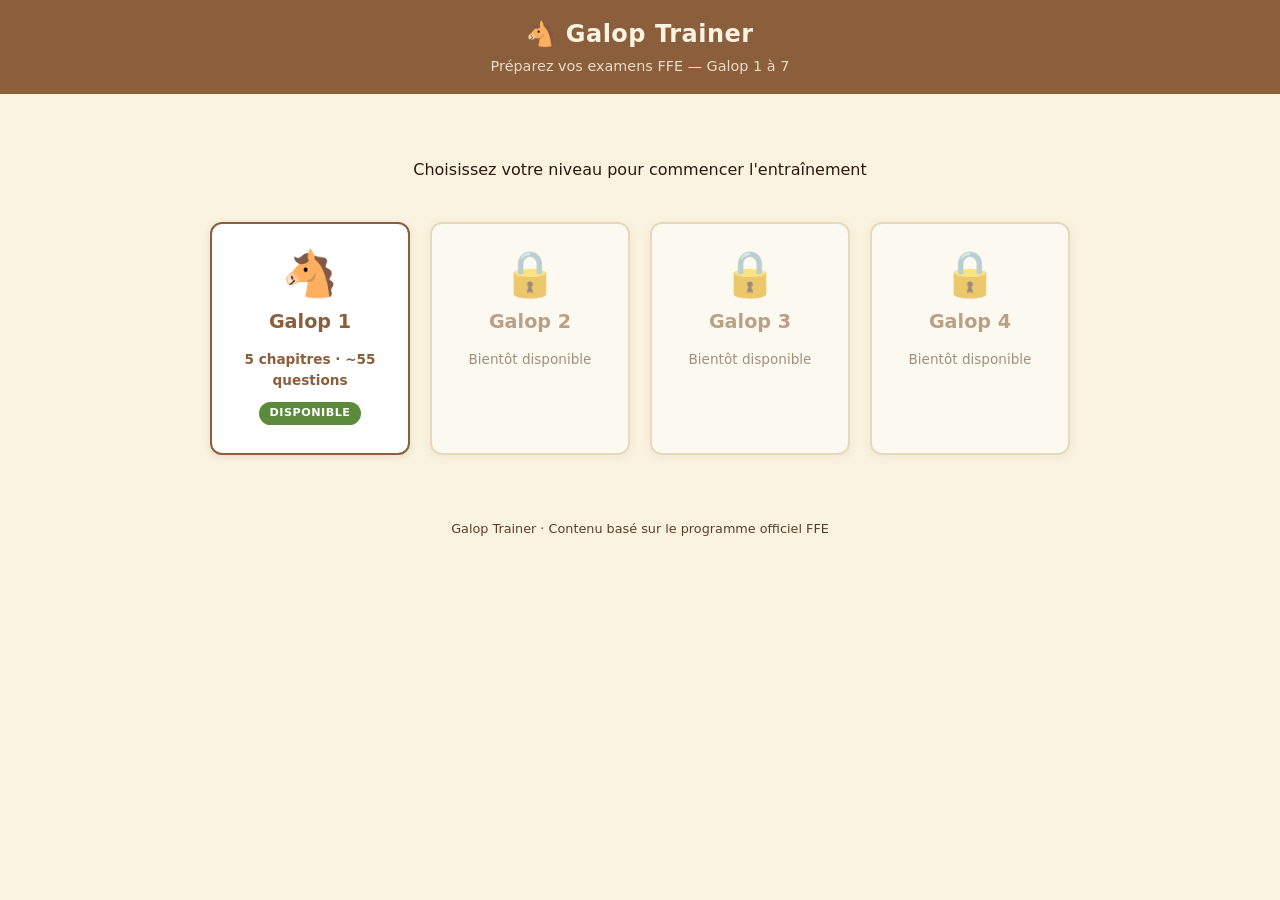
==== index.html @ 2b9f63f1 "ClaudeCode extension attempt v1" ====
<!DOCTYPE html>
<html lang="fr">
<head>
  <meta charset="UTF-8">
  <meta name="viewport" content="width=device-width, initial-scale=1.0">
  <title>Galop Trainer — Entraînement FFE</title>
  <link rel="stylesheet" href="css/main.css">
  <style>
    .hero {
      text-align: center;
      padding: 32px 20px 8px;
    }
    .hero__horse { font-size: 4rem; line-height: 1; margin-bottom: 8px; }
    .hero h2 { font-size: 1.3rem; color: var(--text-light); font-weight: 400; }
  </style>
</head>
<body>
  <header class="page-header">
    <h1>🐴 Galop Trainer</h1>
    <p>Préparez vos examens FFE — Galop 1 à 7</p>
  </header>

  <div class="hero">
    <p class="hero h2">Choisissez votre niveau pour commencer l'entraînement</p>
  </div>

  <div class="tiles-grid">
    <!-- Galop 1 — actif -->
    <a href="galop1/index.html" class="tile tile--active">
      <div class="tile__icon">🐴</div>
      <div class="tile__name">Galop 1</div>
      <div class="tile__label">5 chapitres · ~55 questions</div>
      <span class="tile__badge">DISPONIBLE</span>
    </a>

    <!-- Galop 2 — verrouillé -->
    <div class="tile tile--locked">
      <div class="tile__icon">🔒</div>
      <div class="tile__name">Galop 2</div>
      <div class="tile__label">Bientôt disponible</div>
    </div>

    <!-- Galop 3 — verrouillé -->
    <div class="tile tile--locked">
      <div class="tile__icon">🔒</div>
      <div class="tile__name">Galop 3</div>
      <div class="tile__label">Bientôt disponible</div>
    </div>

    <!-- Galop 4 — verrouillé -->
    <div class="tile tile--locked">
      <div class="tile__icon">🔒</div>
      <div class="tile__name">Galop 4</div>
      <div class="tile__label">Bientôt disponible</div>
    </div>
  </div>

  <footer style="text-align:center; padding: 40px 20px 20px; font-size: 0.8rem; color: var(--text-light);">
    Galop Trainer · Contenu basé sur le programme officiel FFE
  </footer>
</body>
</html>
---- css/main.css ----
/* ===========================
   DESIGN TOKENS
   =========================== */
:root {
  --brown:  #8B5E3C;
  --gold:   #D4A853;
  --green:  #5C8A3C;
  --cream:  #FAF3E0;
  --brown-dark: #6B4828;
  --gold-light: #F0C878;
  --green-dark: #3D6128;
  --text:   #2C1810;
  --text-light: #5A3E2B;
  --border: #D9C4A0;
  --shadow: rgba(139, 94, 60, 0.15);
  --radius: 12px;
  --radius-sm: 6px;
}

/* ===========================
   RESET & BASE
   =========================== */
*, *::before, *::after { box-sizing: border-box; margin: 0; padding: 0; }

html { font-size: 16px; }

body {
  font-family: system-ui, -apple-system, BlinkMacSystemFont, 'Segoe UI', sans-serif;
  background: var(--cream);
  color: var(--text);
  min-height: 100vh;
  line-height: 1.5;
}

/* ===========================
   LAYOUT
   =========================== */
.page-header {
  background: var(--brown);
  color: var(--cream);
  padding: 16px 20px;
  text-align: center;
}

.page-header h1 { font-size: 1.5rem; font-weight: 700; letter-spacing: 0.5px; }
.page-header p  { font-size: 0.9rem; opacity: 0.85; margin-top: 4px; }

.page-subtitle {
  text-align: center;
  padding: 20px 20px 8px;
  font-size: 1.05rem;
  color: var(--text-light);
}

.container {
  max-width: 900px;
  margin: 0 auto;
  padding: 20px;
}

/* ===========================
   LANDING TILES
   =========================== */
.tiles-grid {
  display: grid;
  grid-template-columns: repeat(auto-fit, minmax(180px, 1fr));
  gap: 20px;
  padding: 24px 20px;
  max-width: 900px;
  margin: 0 auto;
}

.tile {
  background: white;
  border: 2px solid var(--border);
  border-radius: var(--radius);
  padding: 28px 20px;
  text-align: center;
  text-decoration: none;
  color: var(--text);
  display: flex;
  flex-direction: column;
  align-items: center;
  gap: 12px;
  transition: transform 0.15s, box-shadow 0.15s, border-color 0.15s;
  cursor: pointer;
  box-shadow: 0 2px 8px var(--shadow);
}

.tile:hover:not(.tile--locked) {
  transform: translateY(-3px);
  box-shadow: 0 6px 20px var(--shadow);
  border-color: var(--gold);
}

.tile--active { border-color: var(--brown); background: white; }
.tile--active .tile__label { color: var(--brown); font-weight: 700; }

.tile--locked {
  opacity: 0.55;
  cursor: not-allowed;
  pointer-events: none;
}

.tile__icon { font-size: 2.8rem; line-height: 1; }
.tile__name { font-size: 1.2rem; font-weight: 700; color: var(--brown); }
.tile__label { font-size: 0.85rem; color: var(--text-light); }
.tile__badge {
  background: var(--green);
  color: white;
  font-size: 0.7rem;
  font-weight: 700;
  padding: 3px 10px;
  border-radius: 20px;
  letter-spacing: 0.5px;
}

/* ===========================
   CHAPTER CARDS (hub)
   =========================== */
.chapters-grid {
  display: grid;
  grid-template-columns: 1fr;
  gap: 14px;
  padding: 20px;
  max-width: 700px;
  margin: 0 auto;
}

.chapter-card {
  background: white;
  border: 2px solid var(--border);
  border-radius: var(--radius);
  padding: 18px 20px;
  display: flex;
  align-items: center;
  gap: 16px;
  text-decoration: none;
  color: var(--text);
  transition: transform 0.12s, box-shadow 0.12s, border-color 0.12s;
  box-shadow: 0 2px 6px var(--shadow);
  min-height: 44px;
}

.chapter-card:hover {
  transform: translateY(-2px);
  box-shadow: 0 5px 16px var(--shadow);
  border-color: var(--gold);
}

.chapter-card__num {
  width: 40px;
  height: 40px;
  border-radius: 50%;
  background: var(--brown);
  color: white;
  font-weight: 700;
  font-size: 1.1rem;
  display: flex;
  align-items: center;
  justify-content: center;
  flex-shrink: 0;
}

.chapter-card__body { flex: 1; }
.chapter-card__title { font-weight: 600; font-size: 1rem; }
.chapter-card__meta  { font-size: 0.82rem; color: var(--text-light); margin-top: 2px; }

.chapter-card__score {
  font-weight: 700;
  font-size: 0.9rem;
  color: var(--green);
  background: #EAF3E4;
  padding: 4px 12px;
  border-radius: 20px;
  white-space: nowrap;
}
.chapter-card__score--none { color: var(--text-light); background: #F0EAE0; }

/* Overall summary card */
.summary-card {
  background: var(--brown);
  color: white;
  border-radius: var(--radius);
  padding: 20px;
  text-align: center;
  margin: 0 20px 20px;
  max-width: 660px;
  margin-left: auto;
  margin-right: auto;
}
.summary-card h2 { font-size: 1.2rem; margin-bottom: 6px; }
.summary-card .big-score { font-size: 2.4rem; font-weight: 700; color: var(--gold-light); }

/* ===========================
   BUTTONS
   =========================== */
.btn {
  display: inline-flex;
  align-items: center;
  justify-content: center;
  gap: 6px;
  padding: 12px 24px;
  border-radius: var(--radius-sm);
  border: none;
  font-size: 1rem;
  font-weight: 600;
  cursor: pointer;
  min-height: 44px;
  transition: background 0.15s, transform 0.1s;
  text-decoration: none;
}

.btn:active { transform: scale(0.97); }

.btn--primary   { background: var(--brown); color: white; }
.btn--primary:hover { background: var(--brown-dark); }

.btn--secondary { background: white; color: var(--brown); border: 2px solid var(--brown); }
.btn--secondary:hover { background: var(--cream); }

.btn--gold { background: var(--gold); color: var(--text); }
.btn--gold:hover { background: var(--gold-light); }

.btn--green { background: var(--green); color: white; }
.btn--green:hover { background: var(--green-dark); }

/* ===========================
   BREADCRUMB
   =========================== */
.breadcrumb {
  font-size: 0.85rem;
  color: var(--text-light);
  padding: 10px 20px;
  display: flex;
  align-items: center;
  gap: 6px;
  max-width: 900px;
  margin: 0 auto;
}
.breadcrumb a { color: var(--brown); text-decoration: none; font-weight: 500; }
.breadcrumb a:hover { text-decoration: underline; }
.breadcrumb span { opacity: 0.5; }

/* ===========================
   UTILITY
   =========================== */
.text-center { text-align: center; }
.mt-20 { margin-top: 20px; }
.mb-20 { margin-bottom: 20px; }
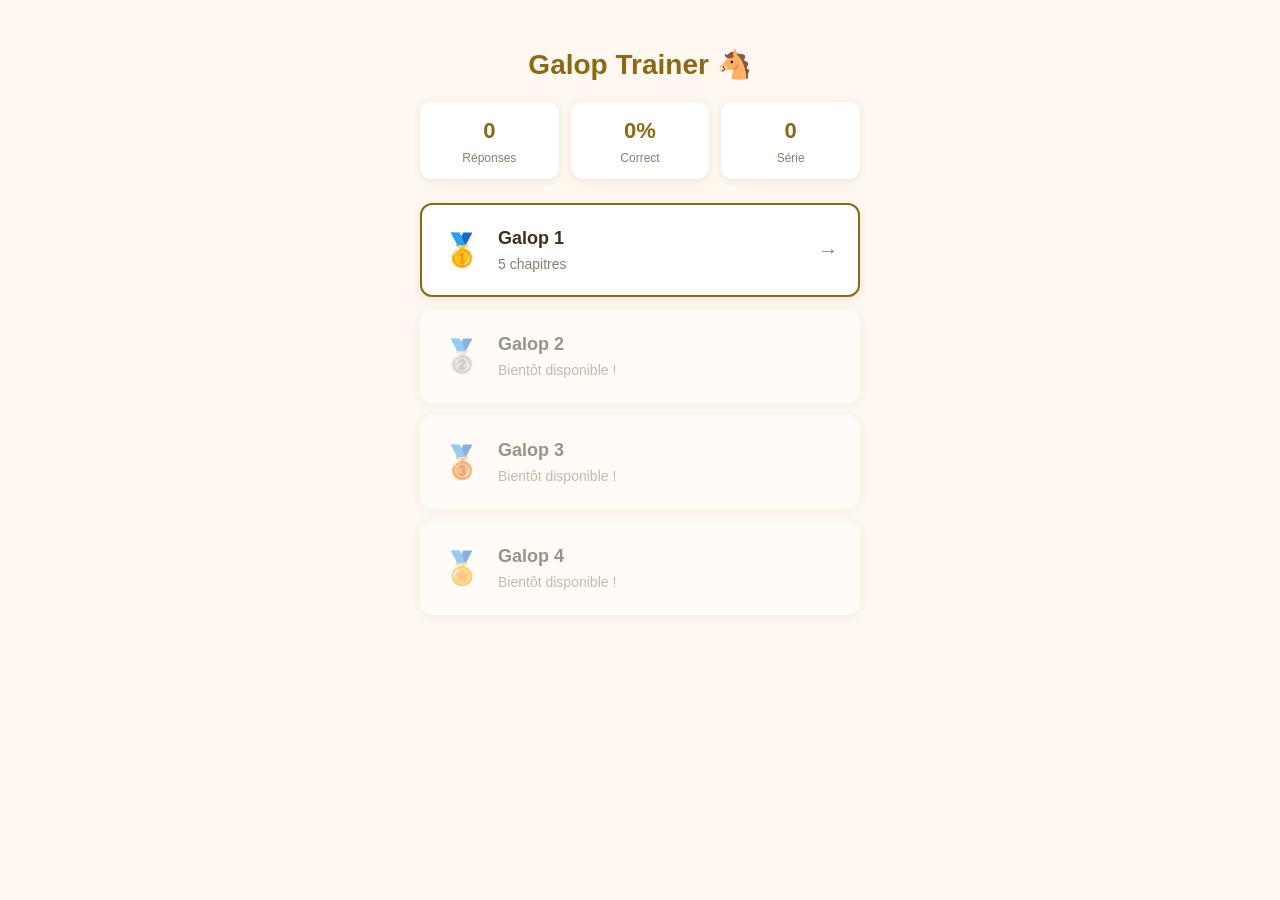
==== commit 9b5688af: "Add full app: home screen, quiz flow (MCQ + multi_select), debug page - index.html with home, chapte" ====
--- a/index.html
+++ b/index.html
@@ -2,61 +2,72 @@
 <html lang="fr">
 <head>
   <meta charset="UTF-8">
-  <meta name="viewport" content="width=device-width, initial-scale=1.0">
-  <title>Galop Trainer — Entraînement FFE</title>
-  <link rel="stylesheet" href="css/main.css">
-  <style>
-    .hero {
-      text-align: center;
-      padding: 32px 20px 8px;
-    }
-    .hero__horse { font-size: 4rem; line-height: 1; margin-bottom: 8px; }
-    .hero h2 { font-size: 1.3rem; color: var(--text-light); font-weight: 400; }
-  </style>
+  <meta name="viewport" content="width=device-width, initial-scale=1.0, viewport-fit=cover">
+  <meta name="apple-mobile-web-app-capable" content="yes">
+  <meta name="apple-mobile-web-app-status-bar-style" content="default">
+  <meta name="theme-color" content="#FFF8F0">
+  <title>Galop Trainer</title>
+  <link rel="stylesheet" href="css/style.css">
+  <link rel="manifest" href="manifest.json">
+  <link rel="apple-touch-icon" href="assets/icons/icon-192.png">
 </head>
 <body>
-  <header class="page-header">
-    <h1>🐴 Galop Trainer</h1>
-    <p>Préparez vos examens FFE — Galop 1 à 7</p>
-  </header>
+  <div id="app">
+    <!-- Home Screen -->
+    <div id="screen-home" class="screen active">
+      <header class="home-header">
+        <h1>Galop Trainer 🐴</h1>
+      </header>
 
-  <div class="hero">
-    <p class="hero h2">Choisissez votre niveau pour commencer l'entraînement</p>
-  </div>
+      <div class="stats-bar" id="stats-bar">
+        <div class="stat">
+          <span class="stat-value" id="stat-answered">0</span>
+          <span class="stat-label">Réponses</span>
+        </div>
+        <div class="stat">
+          <span class="stat-value" id="stat-percent">0%</span>
+          <span class="stat-label">Correct</span>
+        </div>
+        <div class="stat">
+          <span class="stat-value" id="stat-streak">0</span>
+          <span class="stat-label">Série</span>
+        </div>
+      </div>
 
-  <div class="tiles-grid">
-    <!-- Galop 1 — actif -->
-    <a href="galop1/index.html" class="tile tile--active">
-      <div class="tile__icon">🐴</div>
-      <div class="tile__name">Galop 1</div>
-      <div class="tile__label">5 chapitres · ~55 questions</div>
-      <span class="tile__badge">DISPONIBLE</span>
-    </a>
-
-    <!-- Galop 2 — verrouillé -->
-    <div class="tile tile--locked">
-      <div class="tile__icon">🔒</div>
-      <div class="tile__name">Galop 2</div>
-      <div class="tile__label">Bientôt disponible</div>
+      <div class="galop-levels" id="galop-levels"></div>
     </div>
 
-    <!-- Galop 3 — verrouillé -->
-    <div class="tile tile--locked">
-      <div class="tile__icon">🔒</div>
-      <div class="tile__name">Galop 3</div>
-      <div class="tile__label">Bientôt disponible</div>
+    <!-- Chapter Selection Screen -->
+    <div id="screen-chapters" class="screen">
+      <header class="screen-header">
+        <button class="btn-back" id="btn-back-chapters" aria-label="Retour">← Retour</button>
+        <h2 id="chapters-title">Galop 1</h2>
+      </header>
+      <div class="chapter-list" id="chapter-list"></div>
     </div>
 
-    <!-- Galop 4 — verrouillé -->
-    <div class="tile tile--locked">
-      <div class="tile__icon">🔒</div>
-      <div class="tile__name">Galop 4</div>
-      <div class="tile__label">Bientôt disponible</div>
+    <!-- Quiz Screen -->
+    <div id="screen-quiz" class="screen">
+      <header class="quiz-header">
+        <button class="btn-back" id="btn-back-quiz" aria-label="Retour">← Quitter</button>
+        <div class="progress-bar-container">
+          <div class="progress-bar" id="quiz-progress-bar"></div>
+        </div>
+        <span class="progress-text" id="quiz-progress-text">1/10</span>
+      </header>
+      <div class="quiz-body" id="quiz-body"></div>
+    </div>
+
+    <!-- Results Screen -->
+    <div id="screen-results" class="screen">
+      <div class="results-content" id="results-content"></div>
     </div>
   </div>
 
-  <footer style="text-align:center; padding: 40px 20px 20px; font-size: 0.8rem; color: var(--text-light);">
-    Galop Trainer · Contenu basé sur le programme officiel FFE
-  </footer>
+  <script src="js/storage.js"></script>
+  <script src="js/data.js"></script>
+  <script src="js/ui.js"></script>
+  <script src="js/quiz.js"></script>
+  <script src="js/app.js"></script>
 </body>
 </html>
--- a/css/style.css
+++ b/css/style.css
@@ -0,0 +1,668 @@
+/* ===== CSS Custom Properties ===== */
+:root {
+  --color-primary: #8B6914;
+  --color-primary-light: #C4A35A;
+  --color-accent: #2D7D46;
+  --color-correct: #2D9D4E;
+  --color-incorrect: #D4574E;
+  --color-partial: #E8A735;
+  --color-bg: #FFF8F0;
+  --color-card: #FFFFFF;
+  --color-text: #3D2E1C;
+  --color-text-light: #8B7D6B;
+  --color-border: #E8DDD0;
+  --shadow-card: 0 2px 8px rgba(61, 46, 28, 0.1);
+  --radius: 12px;
+  --font: -apple-system, BlinkMacSystemFont, "Segoe UI", Roboto, sans-serif;
+}
+
+/* ===== Reset & Base ===== */
+*, *::before, *::after {
+  box-sizing: border-box;
+  margin: 0;
+  padding: 0;
+}
+
+html {
+  font-size: 16px;
+  -webkit-text-size-adjust: 100%;
+}
+
+body {
+  font-family: var(--font);
+  background: var(--color-bg);
+  color: var(--color-text);
+  min-height: 100dvh;
+  display: flex;
+  justify-content: center;
+  line-height: 1.5;
+  -webkit-font-smoothing: antialiased;
+}
+
+#app {
+  width: 100%;
+  max-width: 480px;
+  position: relative;
+  min-height: 100dvh;
+}
+
+/* ===== Screen Management ===== */
+.screen {
+  display: none;
+  padding: 20px;
+  animation: fadeIn 200ms ease-out;
+  min-height: 100dvh;
+}
+
+.screen.active {
+  display: flex;
+  flex-direction: column;
+}
+
+@keyframes fadeIn {
+  from { opacity: 0; transform: translateY(8px); }
+  to { opacity: 1; transform: translateY(0); }
+}
+
+/* ===== Home Screen ===== */
+.home-header {
+  text-align: center;
+  padding: 24px 0 16px;
+}
+
+.home-header h1 {
+  font-size: 28px;
+  font-weight: 700;
+  color: var(--color-primary);
+}
+
+/* Stats Bar */
+.stats-bar {
+  display: flex;
+  gap: 12px;
+  margin-bottom: 24px;
+}
+
+.stat {
+  flex: 1;
+  background: var(--color-card);
+  border-radius: var(--radius);
+  padding: 12px 8px;
+  text-align: center;
+  box-shadow: var(--shadow-card);
+}
+
+.stat-value {
+  display: block;
+  font-size: 22px;
+  font-weight: 700;
+  color: var(--color-primary);
+}
+
+.stat-label {
+  display: block;
+  font-size: 12px;
+  color: var(--color-text-light);
+  margin-top: 2px;
+}
+
+/* Galop Level Cards */
+.galop-levels {
+  display: flex;
+  flex-direction: column;
+  gap: 12px;
+  flex: 1;
+}
+
+.galop-card {
+  background: var(--color-card);
+  border-radius: var(--radius);
+  padding: 20px;
+  box-shadow: var(--shadow-card);
+  cursor: pointer;
+  border: 2px solid transparent;
+  transition: border-color 150ms, transform 150ms;
+  display: flex;
+  align-items: center;
+  gap: 16px;
+}
+
+.galop-card:active {
+  transform: scale(0.98);
+}
+
+.galop-card.active-level {
+  border-color: var(--color-primary);
+}
+
+.galop-card.placeholder {
+  opacity: 0.5;
+  cursor: default;
+}
+
+.galop-card.placeholder:active {
+  transform: none;
+}
+
+.galop-card-icon {
+  font-size: 32px;
+  flex-shrink: 0;
+}
+
+.galop-card-info {
+  flex: 1;
+}
+
+.galop-card-title {
+  font-size: 18px;
+  font-weight: 600;
+}
+
+.galop-card-subtitle {
+  font-size: 14px;
+  color: var(--color-text-light);
+  margin-top: 2px;
+}
+
+.galop-card-arrow {
+  font-size: 20px;
+  color: var(--color-text-light);
+}
+
+/* ===== Chapter Selection Screen ===== */
+.screen-header {
+  display: flex;
+  align-items: center;
+  gap: 12px;
+  margin-bottom: 20px;
+}
+
+.screen-header h2 {
+  font-size: 22px;
+  font-weight: 700;
+}
+
+.btn-back {
+  background: none;
+  border: none;
+  font-size: 16px;
+  color: var(--color-primary);
+  cursor: pointer;
+  font-family: var(--font);
+  padding: 4px 0;
+  font-weight: 500;
+}
+
+.chapter-list {
+  display: flex;
+  flex-direction: column;
+  gap: 12px;
+  flex: 1;
+}
+
+.chapter-card {
+  background: var(--color-card);
+  border-radius: var(--radius);
+  padding: 16px 20px;
+  box-shadow: var(--shadow-card);
+  cursor: pointer;
+  transition: transform 150ms;
+  display: flex;
+  align-items: center;
+  gap: 14px;
+}
+
+.chapter-card:active {
+  transform: scale(0.98);
+}
+
+.chapter-card-emoji {
+  font-size: 28px;
+  flex-shrink: 0;
+}
+
+.chapter-card-info {
+  flex: 1;
+}
+
+.chapter-card-title {
+  font-size: 16px;
+  font-weight: 600;
+}
+
+.chapter-card-meta {
+  font-size: 13px;
+  color: var(--color-text-light);
+  margin-top: 2px;
+}
+
+.chapter-progress-ring {
+  width: 40px;
+  height: 40px;
+  flex-shrink: 0;
+}
+
+.chapter-progress-ring circle {
+  fill: none;
+  stroke-width: 4;
+  stroke-linecap: round;
+}
+
+.chapter-progress-ring .ring-bg {
+  stroke: var(--color-border);
+}
+
+.chapter-progress-ring .ring-fill {
+  stroke: var(--color-accent);
+  transition: stroke-dashoffset 300ms;
+}
+
+.btn-mix-all {
+  background: var(--color-primary);
+  color: white;
+  border: none;
+  border-radius: var(--radius);
+  padding: 16px;
+  font-size: 17px;
+  font-weight: 600;
+  cursor: pointer;
+  font-family: var(--font);
+  margin-top: 8px;
+  transition: transform 150ms, background 150ms;
+}
+
+.btn-mix-all:active {
+  transform: scale(0.97);
+  background: var(--color-primary-light);
+}
+
+/* ===== Quiz Screen ===== */
+.quiz-header {
+  display: flex;
+  align-items: center;
+  gap: 12px;
+  margin-bottom: 20px;
+  flex-shrink: 0;
+}
+
+.progress-bar-container {
+  flex: 1;
+  height: 8px;
+  background: var(--color-border);
+  border-radius: 4px;
+  overflow: hidden;
+}
+
+.progress-bar {
+  height: 100%;
+  background: var(--color-accent);
+  border-radius: 4px;
+  transition: width 300ms ease;
+  width: 0%;
+}
+
+.progress-text {
+  font-size: 14px;
+  font-weight: 600;
+  color: var(--color-text-light);
+  white-space: nowrap;
+}
+
+.quiz-body {
+  flex: 1;
+  display: flex;
+  flex-direction: column;
+}
+
+/* Question Card */
+.question-card {
+  flex: 1;
+  display: flex;
+  flex-direction: column;
+}
+
+.question-text {
+  font-size: 20px;
+  font-weight: 600;
+  line-height: 1.4;
+  margin-bottom: 20px;
+}
+
+.options-list {
+  display: flex;
+  flex-direction: column;
+  gap: 10px;
+  flex: 1;
+}
+
+/* MCQ Option */
+.option-btn {
+  background: var(--color-card);
+  border: 2px solid var(--color-border);
+  border-radius: var(--radius);
+  padding: 14px 16px;
+  font-size: 16px;
+  text-align: left;
+  cursor: pointer;
+  font-family: var(--font);
+  color: var(--color-text);
+  line-height: 1.4;
+  transition: border-color 150ms, background 150ms;
+  min-height: 48px;
+  display: flex;
+  align-items: center;
+  gap: 12px;
+}
+
+.option-btn:active:not(.disabled) {
+  transform: scale(0.98);
+}
+
+.option-btn.disabled {
+  cursor: default;
+}
+
+.option-btn.selected {
+  border-color: var(--color-primary);
+  background: rgba(139, 105, 20, 0.05);
+}
+
+.option-btn.correct {
+  border-color: var(--color-correct);
+  background: rgba(45, 157, 78, 0.08);
+}
+
+.option-btn.incorrect {
+  border-color: var(--color-incorrect);
+  background: rgba(212, 87, 78, 0.08);
+}
+
+.option-btn.missed {
+  border-color: var(--color-partial);
+  background: rgba(232, 167, 53, 0.08);
+}
+
+.option-letter {
+  width: 28px;
+  height: 28px;
+  border-radius: 50%;
+  background: var(--color-border);
+  display: flex;
+  align-items: center;
+  justify-content: center;
+  font-size: 14px;
+  font-weight: 600;
+  flex-shrink: 0;
+  transition: background 150ms, color 150ms;
+}
+
+.option-btn.selected .option-letter {
+  background: var(--color-primary);
+  color: white;
+}
+
+.option-btn.correct .option-letter {
+  background: var(--color-correct);
+  color: white;
+}
+
+.option-btn.incorrect .option-letter {
+  background: var(--color-incorrect);
+  color: white;
+}
+
+.option-btn.missed .option-letter {
+  background: var(--color-partial);
+  color: white;
+}
+
+.option-text {
+  flex: 1;
+}
+
+.option-icon {
+  font-size: 18px;
+  flex-shrink: 0;
+}
+
+/* Multi-select Checkbox */
+.option-checkbox {
+  width: 24px;
+  height: 24px;
+  border: 2px solid var(--color-border);
+  border-radius: 6px;
+  display: flex;
+  align-items: center;
+  justify-content: center;
+  flex-shrink: 0;
+  transition: background 150ms, border-color 150ms;
+  font-size: 14px;
+  color: transparent;
+}
+
+.option-btn.selected .option-checkbox {
+  background: var(--color-primary);
+  border-color: var(--color-primary);
+  color: white;
+}
+
+.option-btn.correct .option-checkbox {
+  background: var(--color-correct);
+  border-color: var(--color-correct);
+  color: white;
+}
+
+.option-btn.incorrect .option-checkbox {
+  background: var(--color-incorrect);
+  border-color: var(--color-incorrect);
+  color: white;
+}
+
+.option-btn.missed .option-checkbox {
+  background: var(--color-partial);
+  border-color: var(--color-partial);
+  color: white;
+}
+
+/* Validate Button */
+.btn-validate {
+  background: var(--color-accent);
+  color: white;
+  border: none;
+  border-radius: var(--radius);
+  padding: 16px;
+  font-size: 17px;
+  font-weight: 600;
+  cursor: pointer;
+  font-family: var(--font);
+  margin-top: 16px;
+  transition: transform 150ms, opacity 150ms;
+  min-height: 52px;
+}
+
+.btn-validate:disabled {
+  opacity: 0.4;
+  cursor: default;
+}
+
+.btn-validate:active:not(:disabled) {
+  transform: scale(0.97);
+}
+
+/* Feedback Card */
+.feedback-card {
+  background: var(--color-card);
+  border-radius: var(--radius);
+  padding: 16px 20px;
+  margin-top: 16px;
+  box-shadow: var(--shadow-card);
+  animation: slideUp 200ms ease-out;
+}
+
+@keyframes slideUp {
+  from { opacity: 0; transform: translateY(12px); }
+  to { opacity: 1; transform: translateY(0); }
+}
+
+.feedback-message {
+  font-size: 18px;
+  font-weight: 600;
+  margin-bottom: 8px;
+}
+
+.feedback-message.correct {
+  color: var(--color-correct);
+}
+
+.feedback-message.incorrect {
+  color: var(--color-incorrect);
+}
+
+.feedback-message.partial {
+  color: var(--color-partial);
+}
+
+.feedback-explanation {
+  font-size: 15px;
+  color: var(--color-text-light);
+  line-height: 1.5;
+}
+
+.btn-next {
+  background: var(--color-primary);
+  color: white;
+  border: none;
+  border-radius: var(--radius);
+  padding: 16px;
+  font-size: 17px;
+  font-weight: 600;
+  cursor: pointer;
+  font-family: var(--font);
+  margin-top: 16px;
+  width: 100%;
+  transition: transform 150ms;
+  min-height: 52px;
+}
+
+.btn-next:active {
+  transform: scale(0.97);
+}
+
+/* Skip button */
+.btn-skip {
+  background: none;
+  border: none;
+  font-size: 14px;
+  color: var(--color-text-light);
+  cursor: pointer;
+  font-family: var(--font);
+  padding: 8px;
+  margin-top: 8px;
+  align-self: center;
+}
+
+/* ===== Results Screen ===== */
+.results-content {
+  display: flex;
+  flex-direction: column;
+  align-items: center;
+  text-align: center;
+  flex: 1;
+  padding-top: 40px;
+}
+
+.results-stars {
+  font-size: 48px;
+  margin-bottom: 16px;
+}
+
+.results-score {
+  font-size: 36px;
+  font-weight: 700;
+  color: var(--color-primary);
+}
+
+.results-percent {
+  font-size: 18px;
+  color: var(--color-text-light);
+  margin-top: 4px;
+  margin-bottom: 24px;
+}
+
+.results-message {
+  font-size: 20px;
+  font-weight: 600;
+  margin-bottom: 32px;
+}
+
+.results-missed {
+  width: 100%;
+  text-align: left;
+  margin-bottom: 24px;
+}
+
+.results-missed h3 {
+  font-size: 16px;
+  font-weight: 600;
+  margin-bottom: 12px;
+  color: var(--color-text-light);
+}
+
+.missed-question {
+  background: var(--color-card);
+  border-radius: var(--radius);
+  padding: 12px 16px;
+  margin-bottom: 8px;
+  box-shadow: var(--shadow-card);
+  font-size: 14px;
+  line-height: 1.4;
+  border-left: 3px solid var(--color-incorrect);
+}
+
+.results-buttons {
+  display: flex;
+  flex-direction: column;
+  gap: 10px;
+  width: 100%;
+  margin-top: auto;
+  padding-bottom: 20px;
+}
+
+.btn-result {
+  border: none;
+  border-radius: var(--radius);
+  padding: 16px;
+  font-size: 17px;
+  font-weight: 600;
+  cursor: pointer;
+  font-family: var(--font);
+  transition: transform 150ms;
+  min-height: 52px;
+}
+
+.btn-result:active {
+  transform: scale(0.97);
+}
+
+.btn-result.primary {
+  background: var(--color-primary);
+  color: white;
+}
+
+.btn-result.secondary {
+  background: var(--color-card);
+  color: var(--color-text);
+  border: 2px solid var(--color-border);
+}
+
+/* ===== Utilities ===== */
+.hidden {
+  display: none !important;
+}
+
+/* Safe area for iPhone notch */
+@supports (padding: env(safe-area-inset-bottom)) {
+  .screen {
+    padding-bottom: calc(20px + env(safe-area-inset-bottom));
+  }
+}
